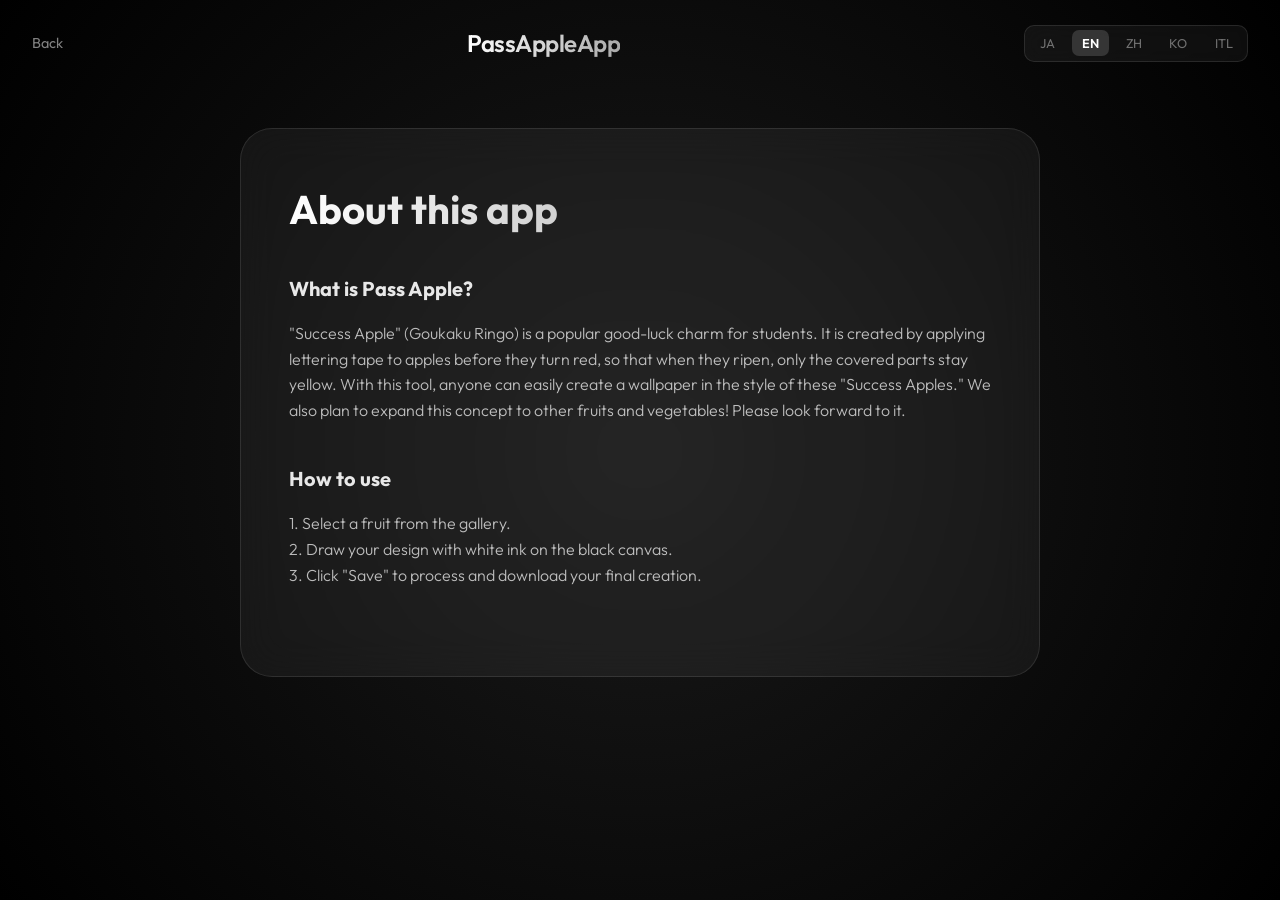
==== frontend/about.html @ 2e1d20bd "frontのディレクトリ構成を整理しました。" ====
<!DOCTYPE html>
<html lang="en">

<head>
    <meta charset="UTF-8">
    <meta name="viewport" content="width=device-width, initial-scale=1.0, maximum-scale=1.0, user-scalable=no">
    <title data-i18n="about-app">About this app</title>
    <link rel="stylesheet" href="style.css">
    <link rel="preconnect" href="https://fonts.googleapis.com">
    <link rel="preconnect" href="https://fonts.gstatic.com" crossorigin>
    <link
        href="https://fonts.googleapis.com/css2?family=Noto+Sans+JP:wght@300;400;600&family=Outfit:wght@300;400;600&display=swap"
        rel="stylesheet">
    <style>
        body {
            overflow: auto;
            min-height: 100vh;
            display: flex;
            flex-direction: column;
            align-items: center;
            justify-content: flex-start;
            padding-top: 8rem;
            background: radial-gradient(circle at center, #1a1a1a 0%, #000000 100%);
            margin: 0;
            color: white;
            line-height: 1.6;
        }

        .content-container {
            max-width: 800px;
            width: 90%;
            background: rgba(255, 255, 255, 0.05);
            backdrop-filter: blur(20px);
            border: 1px solid rgba(255, 255, 255, 0.1);
            border-radius: 32px;
            padding: 3rem;
            margin-bottom: 4rem;
        }

        h1 {
            font-size: 2.5rem;
            margin-bottom: 2rem;
            background: linear-gradient(to right, #fff, #888);
            -webkit-background-clip: text;
            background-clip: text;
            -webkit-text-fill-color: transparent;
        }

        section {
            margin-bottom: 2.5rem;
            text-align: left;
        }

        h2 {
            font-size: 1.25rem;
            opacity: 0.9;
            margin-bottom: 1rem;
            color: #fff;
        }

        p {
            opacity: 0.7;
            font-weight: 300;
            white-space: pre-line;
        }

        .top-bar {
            position: absolute;
            top: 0;
            left: 0;
            right: 0;
            display: flex;
            justify-content: space-between;
            align-items: center;
            padding: 1.5rem 2rem;
            z-index: 100;
        }

        .lang-switch {
            display: flex;
            gap: 0.5rem;
            background: rgba(255, 255, 255, 0.05);
            padding: 0.3rem;
            border-radius: 10px;
            backdrop-filter: blur(10px);
            border: 1px solid rgba(255, 255, 255, 0.1);
        }

        .lang-btn {
            background: none;
            border: none;
            color: white;
            opacity: 0.4;
            cursor: pointer;
            font-size: 0.8rem;
            font-family: 'Outfit', sans-serif;
            padding: 0.3rem 0.6rem;
            border-radius: 7px;
            transition: all 0.3s ease;
        }

        .lang-btn.active {
            opacity: 1;
            font-weight: 600;
            background: rgba(255, 255, 255, 0.15);
        }

        .logo {
            font-size: 1.5rem;
            font-weight: 600;
            letter-spacing: -0.02em;
            background: linear-gradient(to right, #fff, #aaa);
            -webkit-background-clip: text;
            background-clip: text;
            -webkit-text-fill-color: transparent;
        }

        .back-btn {
            color: white;
            text-decoration: none;
            font-size: 0.9rem;
            opacity: 0.5;
            transition: all 0.3s ease;
        }

        .back-btn:hover {
            opacity: 1;
        }
    </style>
</head>

<body data-page-title="about-app">
    <nav class="top-bar">
        <a href="index.html" class="back-btn" data-i18n="back">Back</a>
        <div class="logo" data-i18n="app-name">PassAppleApp</div>
        <div class="lang-switch">
            <button class="lang-btn" id="btn-ja" onclick="i18n.setLanguage('ja'); updateActiveLang();">JA</button>
            <button class="lang-btn" id="btn-en" onclick="i18n.setLanguage('en'); updateActiveLang();">EN</button>
            <button class="lang-btn" id="btn-zh" onclick="i18n.setLanguage('zh'); updateActiveLang();">ZH</button>
            <button class="lang-btn" id="btn-ko" onclick="i18n.setLanguage('ko'); updateActiveLang();">KO</button>
            <button class="lang-btn" id="btn-itl" onclick="i18n.setLanguage('itl'); updateActiveLang();">ITL</button>
        </div>
    </nav>

    <div class="content-container">
        <h1 data-i18n="about-app">About this app</h1>

        <section>
            <h2 data-i18n="about-header-1">What is Pass Apple?</h2>
            <p data-i18n="about-desc-1">Pass Apple is a creative sketch application that lets you draw on various fruit
                canvases. Your strokes are processed using advanced image blending to create unique visual results.</p>
        </section>

        <section>
            <h2 data-i18n="about-header-2">How to use</h2>
            <p data-i18n="about-desc-2">1. Select a fruit from the gallery. 2. Draw your design with white ink on the
                black canvas. 3. Click "Save" to process and download your final creation.</p>
        </section>
    </div>

    <script src="i18n.js"></script>
    <script>
        function updateActiveLang() {
            const current = i18n.currentLang();
            document.querySelectorAll('.lang-btn').forEach(btn => btn.classList.remove('active'));
            document.getElementById('btn-' + current).classList.add('active');
        }
        document.addEventListener('DOMContentLoaded', updateActiveLang);
    </script>
</body>

</html>
---- frontend/style.css ----
:root {
    --bg-color: #000000;
    --accent-color: #ffffff;
    --ui-bg: rgba(255, 255, 255, 0.1);
    --glass-border: rgba(255, 255, 255, 0.2);
    --text-color: #ffffff;
    --primary-btn: #ffffff;
    --primary-btn-text: #000000;
}

* {
    margin: 0;
    padding: 0;
    box-sizing: border-box;
    -webkit-tap-highlight-color: transparent;
}

body {
    font-family: 'Outfit', 'Noto Sans JP', sans-serif;
    background-color: var(--bg-color);
    color: var(--text-color);
    overflow: hidden;
    height: 100vh;
    width: 100vw;
}

.app-container {
    position: relative;
    width: 100%;
    height: 100%;
    overflow: hidden;
}

#transformLayer {
    width: 100%;
    height: 100%;
    position: absolute;
    top: 0;
    left: 0;
    will-change: transform;
}

.background-layer {
    position: absolute;
    top: 0;
    left: 0;
    width: 100%;
    height: 100%;
    z-index: 1;
}

.background-layer img {
    width: 100%;
    height: 100%;
    object-fit: cover;
}

canvas {
    display: block;
    cursor: crosshair;
    background: transparent;
    position: absolute;
    top: 0;
    left: 0;
    z-index: 2;
    opacity: 0.5;
}

.ui-overlay {
    position: absolute;
    bottom: 2rem;
    left: 50%;
    transform: translateX(-50%);
    z-index: 10;
    width: 95%;
    max-width: 800px;
}

.glass {
    background: var(--ui-bg);
    backdrop-filter: blur(12px);
    -webkit-backdrop-filter: blur(12px);
    border: 1px solid var(--glass-border);
    border-radius: 20px;
    box-shadow: 0 8px 32px 0 rgba(0, 0, 0, 0.37);
}

.toolbar {
    padding: 0.8rem 1.2rem;
    display: flex;
    align-items: center;
    gap: 1rem;
    justify-content: center;
    flex-wrap: wrap;
}

.tool-group {
    display: flex;
    align-items: center;
    gap: 0.8rem;
    flex-grow: 1;
    min-width: 200px;
}

.tool-group label {
    font-size: 0.9rem;
    font-weight: 600;
    opacity: 0.8;
}

input[type="range"] {
    flex-grow: 1;
    accent-color: var(--accent-color);
    cursor: pointer;
}

#sizeValue {
    font-size: 0.8rem;
    min-width: 40px;
    text-align: right;
    font-variant-numeric: tabular-nums;
}

.divider {
    width: 1px;
    height: 24px;
    background: var(--glass-border);
}

.btn {
    border: none;
    padding: 0.6rem 1.2rem;
    border-radius: 12px;
    font-family: inherit;
    font-weight: 600;
    cursor: pointer;
    transition: all 0.2s ease;
    white-space: nowrap;
}

.btn.primary {
    background-color: var(--primary-btn);
    color: var(--primary-btn-text);
}

.btn.primary:hover {
    transform: translateY(-2px);
    box-shadow: 0 4px 12px rgba(255, 255, 255, 0.2);
}

.btn.secondary {
    background: transparent;
    color: var(--accent-color);
    border: 1px solid var(--glass-border);
}

.btn.secondary:hover {
    background: rgba(255, 255, 255, 0.05);
}

.btn:active {
    transform: translateY(0);
}

.hint {
    position: absolute;
    top: 1.5rem;
    left: 50%;
    transform: translateX(-50%);
    opacity: 0.4;
    font-size: 0.8rem;
    pointer-events: none;
    letter-spacing: 0.1rem;
    text-transform: uppercase;
}

@media (max-width: 600px) {
    .toolbar {
        padding: 0.6rem;
        gap: 0.8rem;
    }

    .tool-group {
        width: 100%;
        min-width: 100%;
        order: -1;
    }

    .divider {
        display: none;
    }

    .ui-overlay {
        bottom: 1rem;
        width: 98%;
    }

    .btn {
        padding: 0.5rem 0.8rem;
        font-size: 0.85rem;
        flex: 1 1 auto;
        text-align: center;
    }
}

/* Modal Styles */
.modal-overlay {
    position: fixed;
    top: 0;
    left: 0;
    width: 100%;
    height: 100%;
    background: rgba(0, 0, 0, 0.8);
    backdrop-filter: blur(8px);
    z-index: 100;
    display: flex;
    align-items: center;
    justify-content: center;
    transition: opacity 0.3s ease;
}

.modal-overlay.hidden {
    opacity: 0;
    pointer-events: none;
}

.modal-content {
    width: 90%;
    max-width: 600px;
    padding: 2rem;
    position: relative;
}

.modal-header {
    display: flex;
    justify-content: space-between;
    align-items: center;
    margin-bottom: 1.5rem;
}

.close-btn {
    background: none;
    border: none;
    color: var(--text-color);
    font-size: 2rem;
    cursor: pointer;
    line-height: 1;
}

.modal-body {
    display: flex;
    justify-content: center;
    align-items: center;
    margin-bottom: 1.5rem;
}

.modal-body img {
    max-width: 100%;
    max-height: 60vh;
    border-radius: 12px;
    box-shadow: 0 4px 20px rgba(0, 0, 0, 0.5);
}

.modal-footer {
    display: flex;
    justify-content: center;
}

/* Loading Spinner Styles */
.loader-content {
    display: flex;
    flex-direction: column;
    align-items: center;
    gap: 1.5rem;
}

.modern-spinner {
    width: 60px;
    height: 60px;
    border: 3px solid rgba(255, 255, 255, 0.1);
    border-top: 3px solid #ffffff;
    border-radius: 50%;
    animation: spin 1s cubic-bezier(0.5, 0, 0.5, 1) infinite;
    position: relative;
}

.modern-spinner::before {
    content: '';
    position: absolute;
    top: -3px;
    left: -3px;
    right: -3px;
    bottom: -3px;
    border-radius: 50%;
    border: 3px solid transparent;
    border-top: 3px solid rgba(255, 255, 255, 0.5);
    filter: blur(4px);
}

.loader-content p {
    font-size: 0.9rem;
    font-weight: 400;
    letter-spacing: 0.3rem;
    text-transform: uppercase;
    opacity: 0.7;
    margin-top: 1rem;
}

@keyframes spin {
    0% {
        transform: rotate(0deg);
    }

    100% {
        transform: rotate(360deg);
    }
}

/* Side Menu Styles */
.side-menu {
    position: absolute;
    top: 2rem;
    left: 2rem;
    z-index: 10;
    padding: 1.5rem;
    width: 180px;
    display: flex;
    flex-direction: column;
    gap: 1rem;
}

.menu-title {
    font-size: 0.8rem;
    font-weight: 600;
    text-transform: uppercase;
    letter-spacing: 0.1rem;
    opacity: 0.6;
    margin-bottom: 0.5rem;
}

.fruit-options {
    display: flex;
    flex-direction: column;
    gap: 0.8rem;
}

.fruit-item {
    display: flex;
    align-items: center;
    gap: 1rem;
    padding: 0.5rem;
    border-radius: 12px;
    cursor: pointer;
    transition: all 0.2s ease;
    border: 1px solid transparent;
}

.fruit-item img {
    width: 40px;
    height: 40px;
    object-fit: cover;
    border-radius: 8px;
    border: 1px solid var(--glass-border);
}

.fruit-item span {
    font-size: 0.9rem;
    font-weight: 400;
    opacity: 0.8;
}

.fruit-item:hover {
    background: rgba(255, 255, 255, 0.05);
}

.fruit-item.active {
    background: rgba(255, 255, 255, 0.1);
    border-color: var(--glass-border);
}

.fruit-item.active span {
    opacity: 1;
    font-weight: 600;
}

@media (max-width: 768px) {
    .side-menu {
        top: 1rem;
        left: 1rem;
        width: calc(100% - 2rem);
        flex-direction: row;
        align-items: center;
        overflow-x: auto;
        padding: 0.8rem;
    }

    .menu-title {
        display: none;
    }

    .fruit-options {
        flex-direction: row;
        width: 100%;
    }

    .fruit-item span {
        display: none;
    }
}
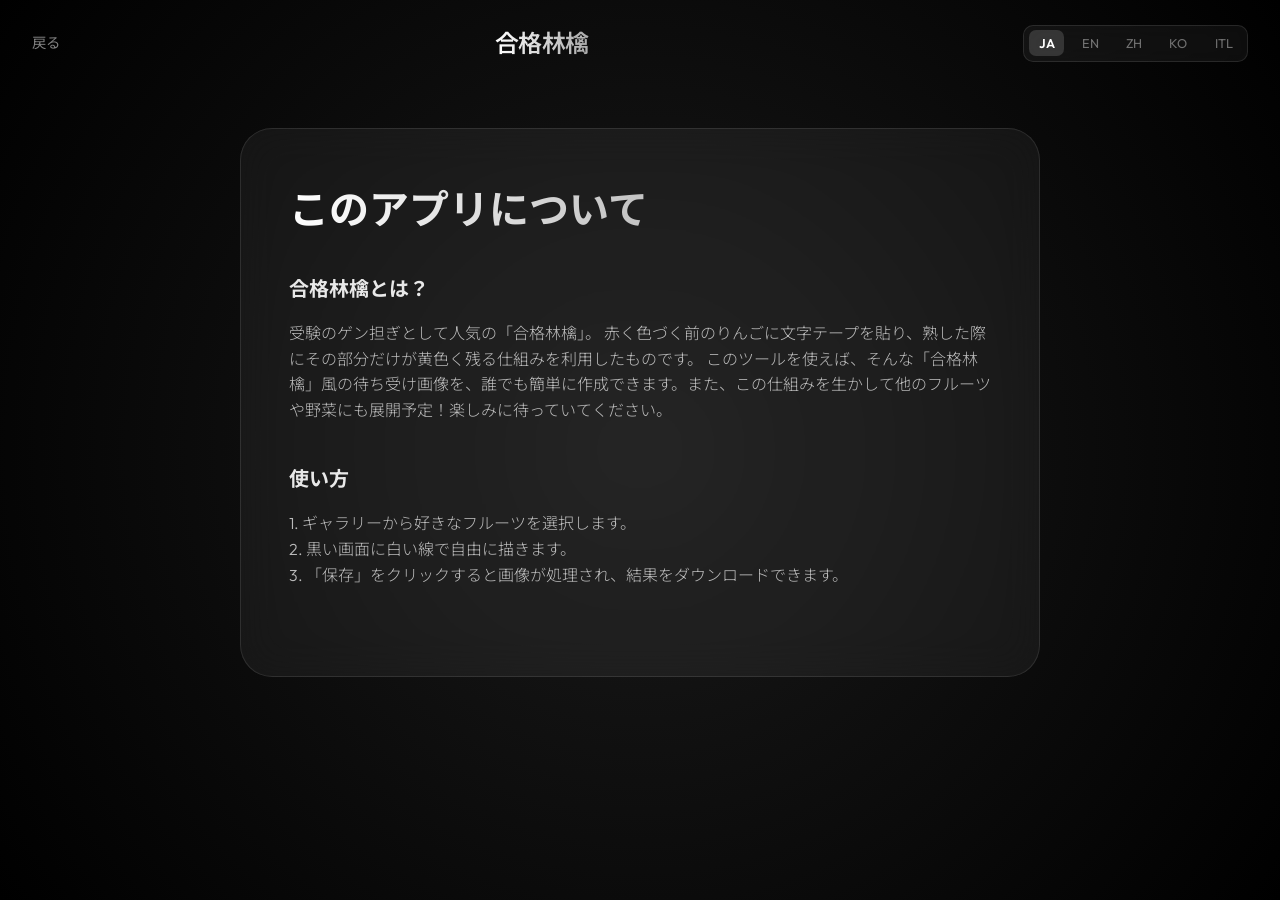
==== commit 5fd7482e: "アプリ名に「パスアップル」となっていたものをすべて「合格林檎」に" ====
--- a/frontend/about.html
+++ b/frontend/about.html
@@ -132,7 +132,7 @@
 <body data-page-title="about-app">
     <nav class="top-bar">
         <a href="index.html" class="back-btn" data-i18n="back">Back</a>
-        <div class="logo" data-i18n="app-name">PassAppleApp</div>
+        <div class="logo" data-i18n="app-name">合格林檎</div>
         <div class="lang-switch">
             <button class="lang-btn" id="btn-ja" onclick="i18n.setLanguage('ja'); updateActiveLang();">JA</button>
             <button class="lang-btn" id="btn-en" onclick="i18n.setLanguage('en'); updateActiveLang();">EN</button>
@@ -146,8 +146,8 @@
         <h1 data-i18n="about-app">About this app</h1>
 
         <section>
-            <h2 data-i18n="about-header-1">What is Pass Apple?</h2>
-            <p data-i18n="about-desc-1">Pass Apple is a creative sketch application that lets you draw on various fruit
+            <h2 data-i18n="about-header-1">What is 合格林檎?</h2>
+            <p data-i18n="about-desc-1">合格林檎 is a creative sketch application that lets you draw on various fruit
                 canvases. Your strokes are processed using advanced image blending to create unique visual results.</p>
         </section>
 
@@ -158,7 +158,7 @@
         </section>
     </div>
 
-    <script src="i18n.js"></script>
+    <script src="i18n.js?v=brand1"></script>
     <script>
         function updateActiveLang() {
             const current = i18n.currentLang();
